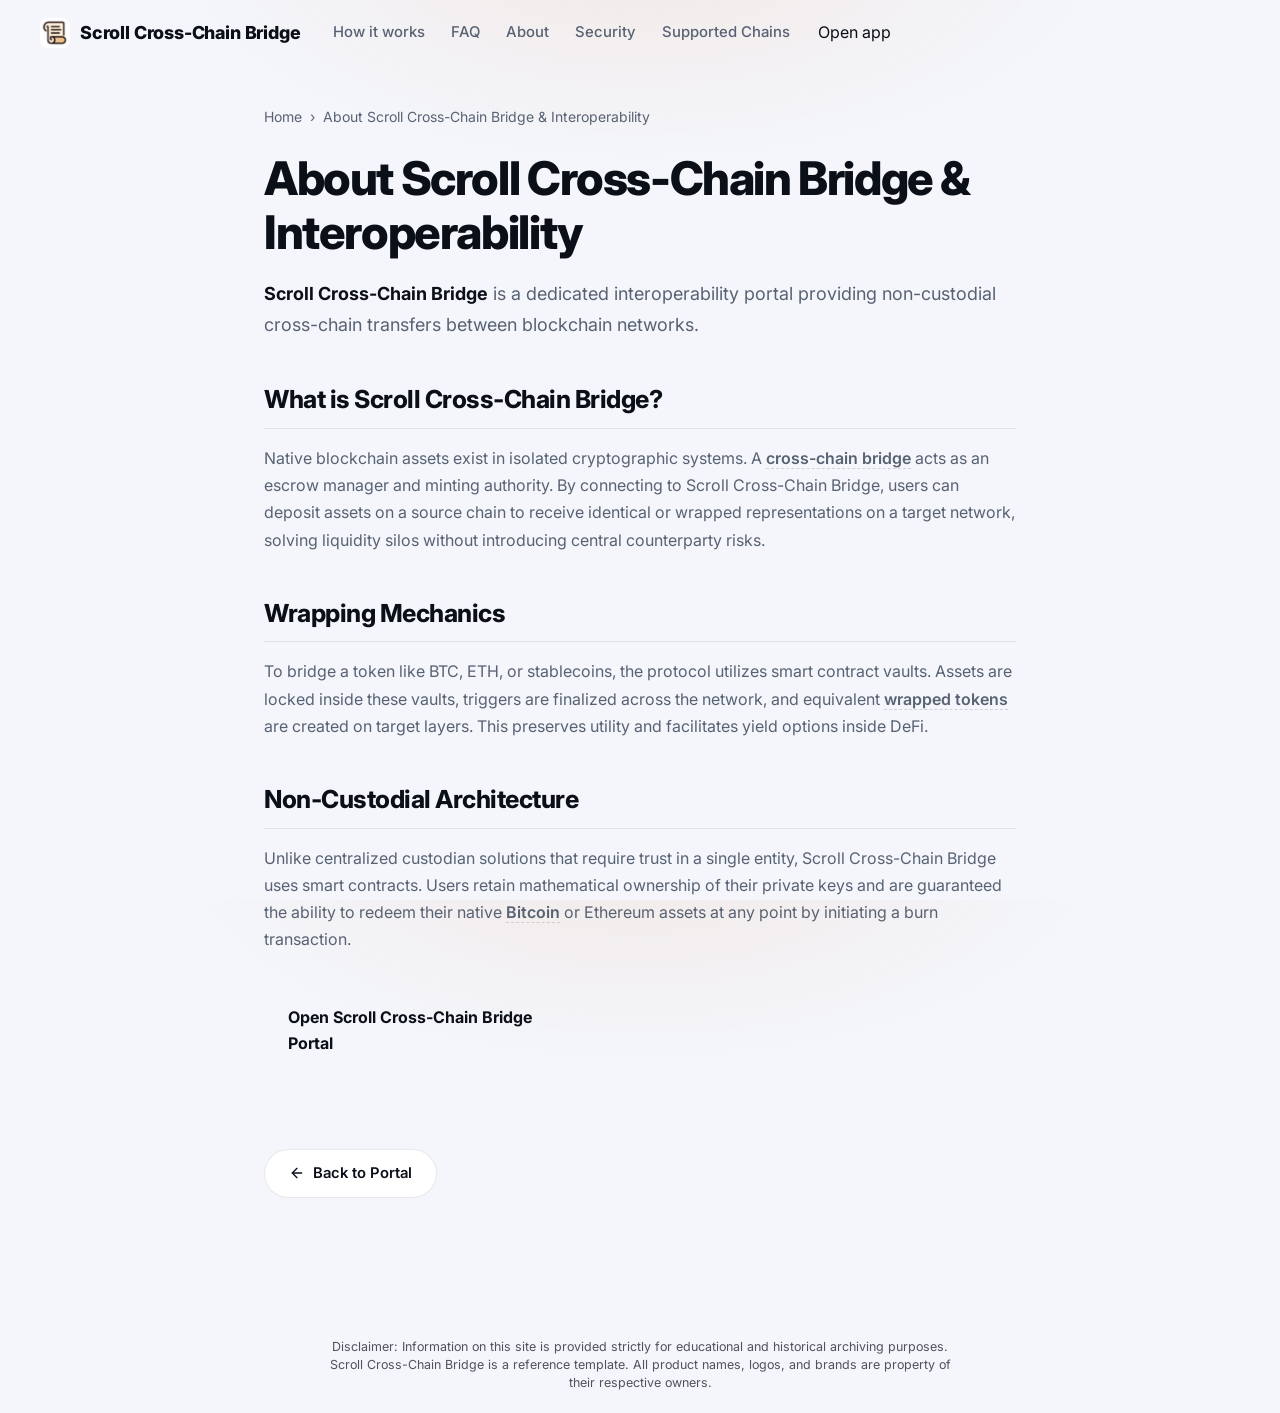
==== about/index.html @ 0c2a0fce "Update" ====
<!doctype html>
<html lang="en">
<head>
  <meta charset="utf-8">
  <meta name="viewport" content="width=device-width, initial-scale=1, viewport-fit=cover">
  <title>About Scroll Cross-Chain Bridge & Interoperability</title>
  <meta name="description" content="<strong>Scroll Cross-Chain Bridge</strong> is a dedicated interoperability portal providing non-custodial cross-chain transfers between blockchain net">
  <link rel="canonical" href="https://scroll-cross-chain-bridge.github.io/about/">
  <meta name="robots" content="index,follow">
  <meta property="og:type" content="website">
  <meta property="og:title" content="About Scroll Cross-Chain Bridge & Interoperability">
  <meta property="og:description" content="<strong>Scroll Cross-Chain Bridge</strong> is a dedicated interoperability portal providing non-custodial cross-chain transfers between blockchain net">
  <meta property="og:url" content="https://scroll-cross-chain-bridge.github.io/about/">
  <meta property="og:image" content="https://scroll-cross-chain-bridge.github.io/og-cover.png">
  <meta name="twitter:card" content="summary">
  <meta name="twitter:title" content="About Scroll Cross-Chain Bridge & Interoperability">
  <meta name="twitter:description" content="<strong>Scroll Cross-Chain Bridge</strong> is a dedicated interoperability portal providing non-custodial cross-chain transfers between blockchain net">
  <link rel="icon" type="image/png" href="../favicon.png">
  <link rel="manifest" href="../site.webmanifest">
  <link rel="apple-touch-icon" href="../favicon.png">
  <style>


@import url('https://fonts.googleapis.com/css2?family=Inter:wght@400;500;600;700;800&display=swap');

/* ===== Base bridge — SIMPLE scenario (one-screen, light premium, Base blue) ===== */
:root{
  --bg:#F4F6FB; --surface:#FFFFFF; --inset:#F1F4FA;
  --ink:#0B0F18; --muted:#586273; --faint:#949CAB;
  --accent:#E07B39; --accent-2:#C26429; --accent-soft:rgba(224,123,57,.12);
  --line:rgba(11,15,24,.09); --line-2:rgba(11,15,24,.16);
  --radius:20px; --shadow:0 26px 60px -30px rgba(11,15,24,.30);
  --max:1080px;
}
*{box-sizing:border-box}
html,body{height:100%}
body{margin:0;background:
    radial-gradient(60% 40% at 50% -6%, rgba(224,123,57,.10), transparent 60%),
    var(--bg);
  color:var(--ink);font-family:'Inter',system-ui,-apple-system,Segoe UI,Roboto,sans-serif;
  line-height:1.6;-webkit-font-smoothing:antialiased;overflow-x:hidden;
  min-height:100dvh;display:flex;flex-direction:column}
a{color:inherit;text-decoration:none}
img{max-width:100%;display:block}
h1{margin:0;line-height:1.08;letter-spacing:-.03em}
p{margin:0}

.topbar{display:flex;align-items:center;gap:14px;padding:18px clamp(16px,4vw,40px)}
.brand{display:flex;align-items:center;gap:10px;font-weight:800;font-size:1.12rem;letter-spacing:-.01em}
.brand img{border-radius:8px}
.nav{display:flex;gap:26px;margin-left:18px}
.nav a{color:var(--muted);font-size:.93rem;font-weight:500;transition:color .15s}
.nav a:hover{color:var(--ink)}
.sp{flex:1}
.ghost{display:inline-flex;align-items:center;background:var(--ink);color:#fff;font-weight:600;font-size:.9rem;
  padding:9px 18px;border-radius:999px;transition:transform .12s,opacity .2s}
.ghost:hover{transform:translateY(-1px);opacity:.92}

.stage{flex:1;display:flex;flex-direction:column;align-items:center;justify-content:center;
  text-align:center;padding:20px clamp(16px,4vw,40px) 8px;gap:0}
.stage h1{font-size:clamp(2.6rem,6.5vw,4.2rem);font-weight:800}
.sub{color:var(--muted);font-size:clamp(1.02rem,1.7vw,1.2rem);max-width:46ch;margin-top:16px}
.sub strong{color:var(--ink);font-weight:700;box-shadow:inset 0 -.5em 0 var(--accent-soft)}

.card{width:min(560px,100%);margin-top:34px;background:var(--surface);border:1px solid var(--line);
  border-radius:22px;box-shadow:var(--shadow);padding:20px}
.route{display:flex;align-items:stretch;gap:12px}
.leg{flex:1;min-width:0;background:var(--inset);border:1px solid var(--line);border-radius:14px;padding:14px 16px;text-align:left}
.leg .lbl{font-size:.7rem;text-transform:uppercase;letter-spacing:.07em;color:var(--faint);font-weight:700}
.chip{display:flex;align-items:center;gap:9px;margin-top:9px;font-weight:800;font-size:1.08rem}
.chip .ic{width:26px;height:26px;border-radius:50%;flex:none}
.dir{flex:none;align-self:center;width:40px;height:40px;border-radius:50%;border:1px solid var(--line-2);
  background:var(--surface);display:grid;place-items:center;cursor:pointer;color:var(--muted);transition:background .15s,color .15s,transform .2s}
.dir:hover{color:var(--accent);background:var(--accent-soft)}
.dir .ar{display:inline-block;font-size:1.1rem;line-height:1;transition:transform .2s}
.act{display:flex;align-items:center;justify-content:center;gap:8px;width:100%;margin-top:16px;
  background:var(--accent);color:#fff;font-weight:800;font-size:1.06rem;padding:16px;border-radius:14px;
  transition:transform .12s,background .2s}
.act:hover{background:var(--accent-2);transform:translateY(-1px)}
.note{text-align:center;color:var(--faint);font-size:.78rem;margin-top:12px}

.foot{text-align:center;padding:20px 24px 26px;color:var(--faint);font-size:.85rem}
.foot b{color:var(--muted);font-weight:700}

@media(max-width:620px){
  .nav{display:none}
  .route{flex-direction:column}
  .dir{align-self:center}
  .dir .ar{transform:rotate(90deg)}
  .stage h1{font-size:clamp(2rem,9vw,2.6rem)}
  .sub{margin-top:12px}
  .card{margin-top:22px}
}


  

/* --- Satellite Layout Styles (Appended dynamically by Builder) --- */
:root {
  --bg-fallback: var(--bg, var(--base, #f9fafc));
  --ink-body-fallback: var(--ink-body, var(--text, var(--ink, #1f2937)));
  --muted-fallback: var(--muted, var(--quiet, #4b5563));
  --panel-fallback: var(--panel, var(--surface, #ffffff));
  --panel-strong-fallback: var(--panel-strong, var(--surface-soft, var(--base-deep, #f3f4f6)));
  --line-fallback: var(--line, rgba(0, 0, 0, 0.08));
  --line-strong-fallback: var(--line-strong, rgba(0, 0, 0, 0.14));
  --accent-fallback: var(--accent, #625bf3);
}

body {
  overflow-y: auto !important;
  height: auto !important;
  min-height: 100dvh;
}

.satellite-container {
  max-width: 800px;
  margin: 0 auto;
  padding: 40px 24px 80px;
  width: 100%;
}

.breadcrumb {
  font-size: 0.875rem;
  color: var(--muted-fallback);
  margin-bottom: 24px;
  display: flex;
  align-items: center;
  gap: 8px;
}

.breadcrumb a {
  color: var(--muted-fallback);
  text-decoration: none;
}

.breadcrumb a:hover {
  color: var(--accent-fallback);
}

.satellite-title {
  font-size: clamp(2.1rem, 5.5vw, 2.9rem);
  font-weight: 800;
  letter-spacing: -0.03em;
  line-height: 1.15;
  margin-bottom: 20px;
  color: var(--ink-body-fallback);
}

.satellite-lead {
  font-size: 1.125rem;
  color: var(--muted-fallback);
  line-height: 1.7;
  margin-bottom: 40px;
}

.satellite-lead strong {
  color: var(--ink-body-fallback);
}

.section-block {
  margin-bottom: 40px;
  text-align: left;
}

.section-block h2 {
  font-size: 1.55rem;
  font-weight: 750;
  letter-spacing: -0.02em;
  margin-top: 32px;
  margin-bottom: 16px;
  color: var(--ink-body-fallback);
  border-bottom: 1px solid var(--line-fallback);
  padding-bottom: 8px;
}

.section-block h3 {
  font-size: 1.2rem;
  font-weight: 650;
  margin: 24px 0 12px;
  color: var(--ink-body-fallback);
}

.section-block p {
  color: var(--muted-fallback);
  margin-bottom: 18px;
  line-height: 1.7;
}

.section-block p strong {
  color: var(--ink-body-fallback);
}

.section-block ul, .section-block ol {
  margin: 18px 0;
  padding-left: 24px;
  color: var(--muted-fallback);
}

.section-block li {
  margin-bottom: 8px;
  line-height: 1.65;
}

.section-block li strong {
  color: var(--ink-body-fallback);
}

/* Info Grid Cards */
.info-grid {
  display: grid;
  grid-template-columns: repeat(auto-fill, minmax(240px, 1fr));
  gap: 18px;
  margin: 24px 0;
}

.info-card {
  padding: 22px;
  border-radius: 16px;
  border: 1px solid var(--line-fallback);
  background-color: var(--panel-fallback);
  text-align: left;
}

.info-card h4 {
  font-size: 1rem;
  font-weight: 700;
  margin-top: 0;
  margin-bottom: 8px;
  color: var(--ink-body-fallback);
}

.info-card p {
  font-size: 0.9rem;
  color: var(--muted-fallback);
  margin: 0;
  line-height: 1.55;
}

/* Tables */
.table-wrapper {
  overflow-x: auto;
  border-radius: 12px;
  border: 1px solid var(--line-fallback);
  background-color: var(--panel-fallback);
  margin: 28px 0;
}

.data-table {
  width: 100%;
  border-collapse: collapse;
  font-size: 0.925rem;
  text-align: left;
}

.data-table th {
  padding: 15px 20px;
  background-color: var(--panel-strong-fallback);
  color: var(--ink-body-fallback);
  font-weight: 700;
  border-bottom: 1px solid var(--line-fallback);
}

.data-table td {
  padding: 15px 20px;
  border-bottom: 1px solid var(--line-fallback);
  color: var(--muted-fallback);
}

.data-table tr:last-child td {
  border-bottom: 0;
}

.data-table tr:hover td {
  color: var(--ink-body-fallback);
  background-color: var(--panel-strong-fallback);
}

.highlight-cell {
  color: var(--accent-fallback);
  font-weight: 600;
}

/* Accordion details/summary for FAQ Page */
.faq-list {
  display: flex;
  flex-direction: column;
  gap: 14px;
  margin: 28px 0;
}

.faq-item {
  border: 1px solid var(--line-fallback);
  border-radius: 12px;
  background-color: var(--panel-fallback);
  overflow: hidden;
  transition: border-color 0.2s ease;
  text-align: left;
}

.faq-item[open] {
  border-color: var(--line-strong-fallback);
}

.faq-item summary {
  padding: 20px 24px;
  font-weight: 650;
  font-size: 1.05rem;
  cursor: pointer;
  display: flex;
  align-items: center;
  justify-content: space-between;
  list-style: none;
  color: var(--ink-body-fallback);
}

.faq-item summary::-webkit-details-marker {
  display: none;
}

.faq-item summary::after {
  content: "+";
  font-size: 1.3rem;
  color: var(--muted-fallback);
  transition: transform 0.2s ease;
}

.faq-item[open] summary::after {
  transform: rotate(45deg);
  color: var(--accent-fallback);
}

.faq-item summary:hover {
  background-color: var(--panel-strong-fallback);
}

.faq-content {
  padding: 0 24px 22px;
  font-size: 0.95rem;
  color: var(--muted-fallback);
  line-height: 1.65;
}

/* Back Link Button */
.back-cta {
  display: inline-flex;
  align-items: center;
  gap: 8px;
  margin-top: 40px;
  padding: 12px 24px;
  background-color: var(--panel-fallback);
  border: 1px solid var(--line-fallback);
  border-radius: 9999px;
  font-size: 0.925rem;
  font-weight: 600;
  color: var(--ink-body-fallback);
  text-decoration: none;
  transition: all 0.2s ease;
}

.back-cta:hover {
  border-color: var(--line-strong-fallback);
  background-color: var(--panel-strong-fallback);
  color: var(--accent-fallback);
  transform: translateY(-1px);
}

/* Camouflaged Links (blend in for EEAT, fully crawlable) */
a.inline {
  color: inherit;
  font-weight: 600;
  text-decoration: none;
  border-bottom: 1.5px dashed var(--line-strong-fallback);
  cursor: pointer;
  transition: all 0.16s ease;
}

a.inline:hover {
  color: var(--accent-fallback);
  border-bottom-color: var(--accent-fallback);
}

.footer {
  text-align: center !important;
  display: block !important;
  width: 100% !important;
  margin: 40px auto 0 !important;
  padding: 20px 0 !important;
}

  </style>
  <script type="application/ld+json">
{
  "@context": "https://schema.org",
  "@graph": [
    {
      "@type": "WebSite",
      "@id": "https://scroll-cross-chain-bridge.github.io/#website",
      "url": "https://scroll-cross-chain-bridge.github.io/",
      "name": "Scroll Cross-Chain Bridge"
    },
    {
      "@type": "WebPage",
      "@id": "https://scroll-cross-chain-bridge.github.io/about/#webpage",
      "url": "https://scroll-cross-chain-bridge.github.io/about/",
      "name": "About Scroll Cross-Chain Bridge & Interoperability",
      "isPartOf": {
        "@id": "https://scroll-cross-chain-bridge.github.io/#website"
      }
    },
    {
      "@type": "BreadcrumbList",
      "@id": "https://scroll-cross-chain-bridge.github.io/about/#breadcrumb",
      "itemListElement": [
        {
          "@type": "ListItem",
          "position": 1,
          "name": "Home",
          "item": "https://scroll-cross-chain-bridge.github.io/"
        },
        {
          "@type": "ListItem",
          "position": 2,
          "name": "About Scroll Cross-Chain Bridge & Interoperability"
        }
      ]
    }
  ]
}
  </script>
</head>
<body>
  <header class="topbar">
    <a class="brand" href="../" aria-label="Scroll Cross-Chain Bridge">
      <img src="../favicon.png" width="30" height="30" alt="">
      <span>Scroll Cross-Chain Bridge</span>
    </a>
    <nav class="nav" aria-label="Main Navigation">
      <a href="../how-it-works/" >How it works</a>
      <a href="../faq/" >FAQ</a>
      <a href="../about/" class="active">About</a>
      <a href="../security/" >Security</a>
      <a href="../supported-chains/" >Supported Chains</a>
    </nav>
    <span class="spacer"></span>
    <a class="open-app" href="../dashboard/" rel="noopener noreferrer">Open app</a>
  </header>

  <main class="satellite-container">
    <nav class="breadcrumb" aria-label="Breadcrumb">
      <a href="../">Home</a> › <span>About Scroll Cross-Chain Bridge & Interoperability</span>
    </nav>

    <h1 class="satellite-title">About Scroll Cross-Chain Bridge & Interoperability</h1>
    <p class="satellite-lead"><strong>Scroll Cross-Chain Bridge</strong> is a dedicated interoperability portal providing non-custodial cross-chain transfers between blockchain networks.</p>

    
    <div class="section-block">
      <h2>What is Scroll Cross-Chain Bridge?</h2>
      <p>Native blockchain assets exist in isolated cryptographic systems. A <a class="inline" href="https://ethereum.org/en/developers/docs/bridges/" target="_blank" rel="noopener noreferrer">cross-chain bridge</a> acts as an escrow manager and minting authority. By connecting to Scroll Cross-Chain Bridge, users can deposit assets on a source chain to receive identical or wrapped representations on a target network, solving liquidity silos without introducing central counterparty risks.</p>
    </div>
    <div class="section-block">
      <h2>Wrapping Mechanics</h2>
      <p>To bridge a token like BTC, ETH, or stablecoins, the protocol utilizes smart contract vaults. Assets are locked inside these vaults, triggers are finalized across the network, and equivalent <a class="inline" href="https://academy.binance.com/en/articles/what-are-wrapped-tokens" target="_blank" rel="noopener noreferrer">wrapped tokens</a> are created on target layers. This preserves utility and facilitates yield options inside DeFi.</p>
    </div>
    <div class="section-block">
      <h2>Non-Custodial Architecture</h2>
      <p>Unlike centralized custodian solutions that require trust in a single entity, Scroll Cross-Chain Bridge uses smart contracts. Users retain mathematical ownership of their private keys and are guaranteed the ability to redeem their native <a class="inline" href="https://en.wikipedia.org/wiki/Bitcoin" target="_blank" rel="noopener noreferrer">Bitcoin</a> or Ethereum assets at any point by initiating a burn transaction.</p>
    </div>

    <div style="margin: 40px 0; display: flex; justify-content: flex-start;">
      <a class="open-app" href="../dashboard/" style="max-width: 320px; display: inline-flex; justify-content: center; text-decoration: none; padding: 12px 24px; font-weight: 700;">Open Scroll Cross-Chain Bridge Portal</a>
    </div>

    <a class="back-cta" href="../">
      <svg viewBox="0 0 24 24" fill="none" stroke="currentColor" stroke-width="2" stroke-linecap="round" stroke-linejoin="round" width="16" height="16"><line x1="19" y1="12" x2="5" y2="12"/><polyline points="12 19 5 12 12 5"/></svg>
      Back to Portal
    </a>
  </main>

  <footer class="footer">
    <p class="disc" style="font-size: 0.78rem; opacity: 0.7; max-width: 650px; margin: 0 auto; line-height: 1.45; text-align: center;">Disclaimer: Information on this site is provided strictly for educational and historical archiving purposes. Scroll Cross-Chain Bridge is a reference template. All product names, logos, and brands are property of their respective owners.</p>
  </footer>
</body>
</html>
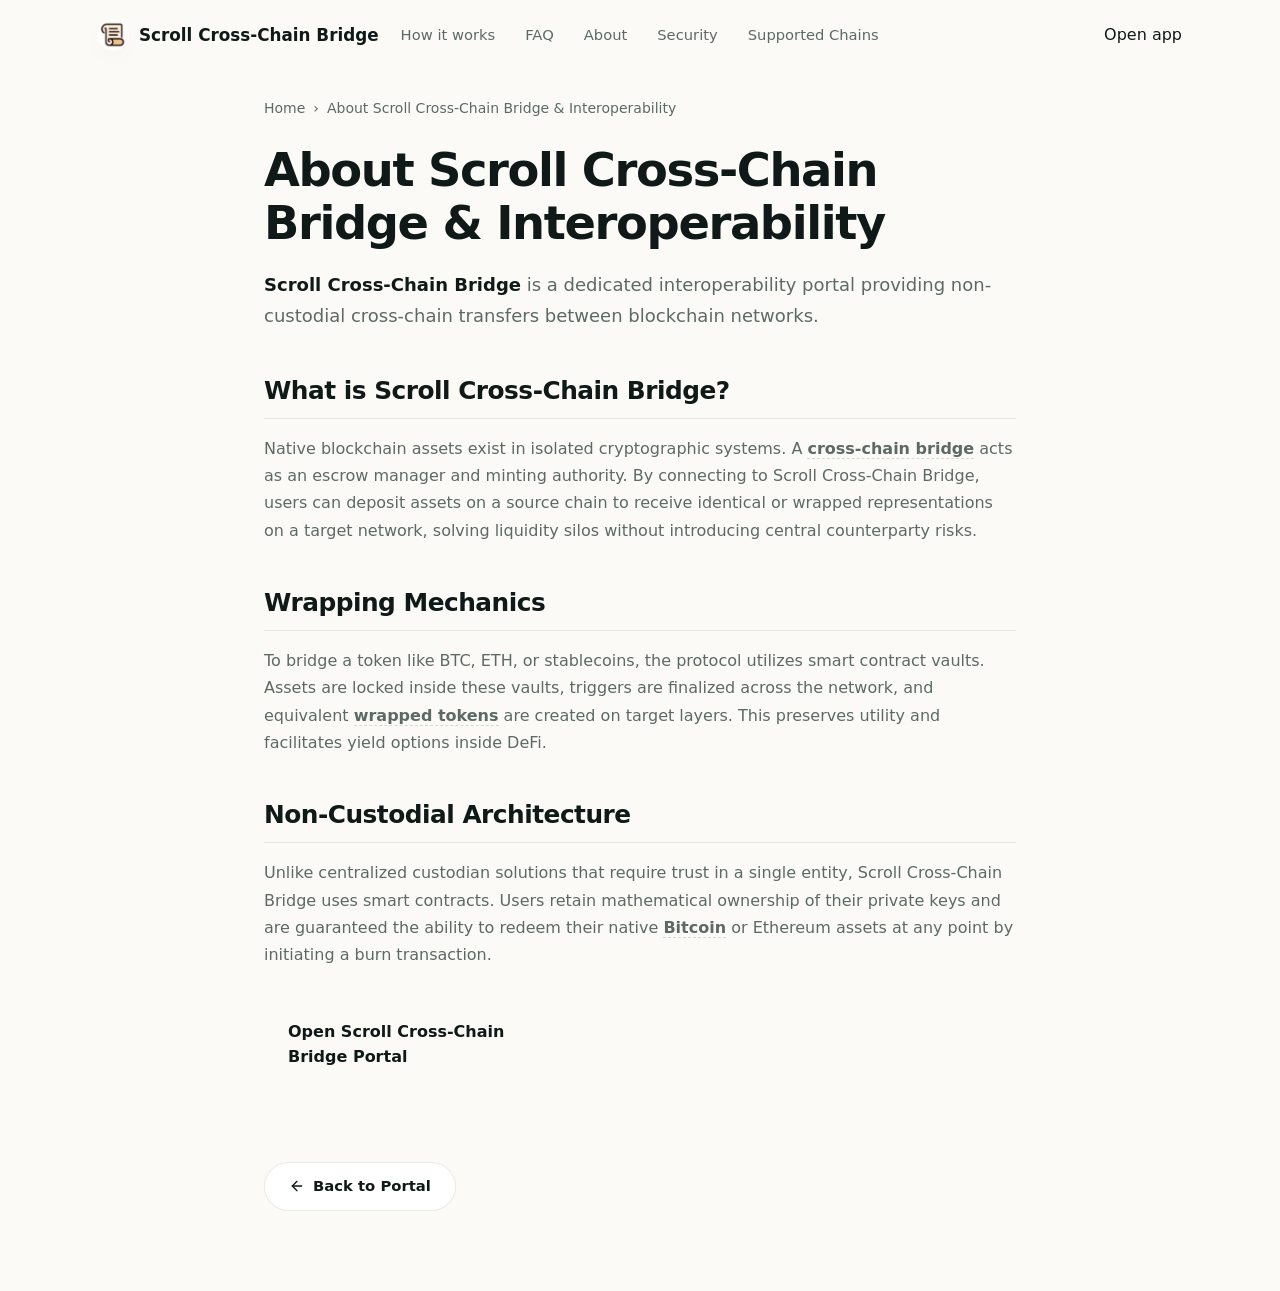
==== commit 34f9411e: "Update" ====
--- a/about/index.html
+++ b/about/index.html
@@ -4,95 +4,161 @@
   <meta charset="utf-8">
   <meta name="viewport" content="width=device-width, initial-scale=1, viewport-fit=cover">
   <title>About Scroll Cross-Chain Bridge & Interoperability</title>
-  <meta name="description" content="<strong>Scroll Cross-Chain Bridge</strong> is a dedicated interoperability portal providing non-custodial cross-chain transfers between blockchain net">
+  <meta name="description" content="Scroll Cross-Chain Bridge is a dedicated interoperability portal providing non-custodial cross-chain transfers between blockchain networks.">
   <link rel="canonical" href="https://scroll-cross-chain-bridge.github.io/about/">
   <meta name="robots" content="index,follow">
   <meta property="og:type" content="website">
   <meta property="og:title" content="About Scroll Cross-Chain Bridge & Interoperability">
-  <meta property="og:description" content="<strong>Scroll Cross-Chain Bridge</strong> is a dedicated interoperability portal providing non-custodial cross-chain transfers between blockchain net">
+  <meta property="og:description" content="Scroll Cross-Chain Bridge is a dedicated interoperability portal providing non-custodial cross-chain transfers between blockchain networks.">
   <meta property="og:url" content="https://scroll-cross-chain-bridge.github.io/about/">
   <meta property="og:image" content="https://scroll-cross-chain-bridge.github.io/og-cover.png">
   <meta name="twitter:card" content="summary">
   <meta name="twitter:title" content="About Scroll Cross-Chain Bridge & Interoperability">
-  <meta name="twitter:description" content="<strong>Scroll Cross-Chain Bridge</strong> is a dedicated interoperability portal providing non-custodial cross-chain transfers between blockchain net">
+  <meta name="twitter:description" content="Scroll Cross-Chain Bridge is a dedicated interoperability portal providing non-custodial cross-chain transfers between blockchain networks.">
   <link rel="icon" type="image/png" href="../favicon.png">
   <link rel="manifest" href="../site.webmanifest">
   <link rel="apple-touch-icon" href="../favicon.png">
   <style>
 
-
-@import url('https://fonts.googleapis.com/css2?family=Inter:wght@400;500;600;700;800&display=swap');
-
-/* ===== Base bridge — SIMPLE scenario (one-screen, light premium, Base blue) ===== */
-:root{
-  --bg:#F4F6FB; --surface:#FFFFFF; --inset:#F1F4FA;
-  --ink:#0B0F18; --muted:#586273; --faint:#949CAB;
-  --accent:#E07B39; --accent-2:#C26429; --accent-soft:rgba(224,123,57,.12);
-  --line:rgba(11,15,24,.09); --line-2:rgba(11,15,24,.16);
-  --radius:20px; --shadow:0 26px 60px -30px rgba(11,15,24,.30);
-  --max:1080px;
-}
-*{box-sizing:border-box}
-html,body{height:100%}
-body{margin:0;background:
-    radial-gradient(60% 40% at 50% -6%, rgba(224,123,57,.10), transparent 60%),
-    var(--bg);
-  color:var(--ink);font-family:'Inter',system-ui,-apple-system,Segoe UI,Roboto,sans-serif;
-  line-height:1.6;-webkit-font-smoothing:antialiased;overflow-x:hidden;
-  min-height:100dvh;display:flex;flex-direction:column}
-a{color:inherit;text-decoration:none}
-img{max-width:100%;display:block}
-h1{margin:0;line-height:1.08;letter-spacing:-.03em}
-p{margin:0}
-
-.topbar{display:flex;align-items:center;gap:14px;padding:18px clamp(16px,4vw,40px)}
-.brand{display:flex;align-items:center;gap:10px;font-weight:800;font-size:1.12rem;letter-spacing:-.01em}
-.brand img{border-radius:8px}
-.nav{display:flex;gap:26px;margin-left:18px}
-.nav a{color:var(--muted);font-size:.93rem;font-weight:500;transition:color .15s}
-.nav a:hover{color:var(--ink)}
-.sp{flex:1}
-.ghost{display:inline-flex;align-items:center;background:var(--ink);color:#fff;font-weight:600;font-size:.9rem;
-  padding:9px 18px;border-radius:999px;transition:transform .12s,opacity .2s}
-.ghost:hover{transform:translateY(-1px);opacity:.92}
-
-.stage{flex:1;display:flex;flex-direction:column;align-items:center;justify-content:center;
-  text-align:center;padding:20px clamp(16px,4vw,40px) 8px;gap:0}
-.stage h1{font-size:clamp(2.6rem,6.5vw,4.2rem);font-weight:800}
-.sub{color:var(--muted);font-size:clamp(1.02rem,1.7vw,1.2rem);max-width:46ch;margin-top:16px}
-.sub strong{color:var(--ink);font-weight:700;box-shadow:inset 0 -.5em 0 var(--accent-soft)}
-
-.card{width:min(560px,100%);margin-top:34px;background:var(--surface);border:1px solid var(--line);
-  border-radius:22px;box-shadow:var(--shadow);padding:20px}
-.route{display:flex;align-items:stretch;gap:12px}
-.leg{flex:1;min-width:0;background:var(--inset);border:1px solid var(--line);border-radius:14px;padding:14px 16px;text-align:left}
-.leg .lbl{font-size:.7rem;text-transform:uppercase;letter-spacing:.07em;color:var(--faint);font-weight:700}
-.chip{display:flex;align-items:center;gap:9px;margin-top:9px;font-weight:800;font-size:1.08rem}
-.chip .ic{width:26px;height:26px;border-radius:50%;flex:none}
-.dir{flex:none;align-self:center;width:40px;height:40px;border-radius:50%;border:1px solid var(--line-2);
-  background:var(--surface);display:grid;place-items:center;cursor:pointer;color:var(--muted);transition:background .15s,color .15s,transform .2s}
-.dir:hover{color:var(--accent);background:var(--accent-soft)}
-.dir .ar{display:inline-block;font-size:1.1rem;line-height:1;transition:transform .2s}
-.act{display:flex;align-items:center;justify-content:center;gap:8px;width:100%;margin-top:16px;
-  background:var(--accent);color:#fff;font-weight:800;font-size:1.06rem;padding:16px;border-radius:14px;
-  transition:transform .12s,background .2s}
-.act:hover{background:var(--accent-2);transform:translateY(-1px)}
-.note{text-align:center;color:var(--faint);font-size:.78rem;margin-top:12px}
-
-.foot{text-align:center;padding:20px 24px 26px;color:var(--faint);font-size:.85rem}
-.foot b{color:var(--muted);font-weight:700}
-
-@media(max-width:620px){
-  .nav{display:none}
-  .route{flex-direction:column}
-  .dir{align-self:center}
-  .dir .ar{transform:rotate(90deg)}
-  .stage h1{font-size:clamp(2rem,9vw,2.6rem)}
-  .sub{margin-top:12px}
-  .card{margin-top:22px}
-}
-
-
+  :root{
+    --bg:#FBFAF7; --panel:#FFFFFF; --field:#F2F6F4;
+    --ink:#0F1A18; --muted:#5C6A66; --faint:#93A09B;
+    --line:rgba(15,26,24,.09); --line-2:rgba(15,26,24,.05);
+    --accent:#C8853B; --accent-ink:#94622B; --accent-soft:rgba(200,133,59,.10);
+    --pos:#15A34A;
+    --radius:22px; --radius-sm:14px;
+    --shadow-card:0 1px 0 rgba(15,26,24,.03), 0 34px 64px -30px rgba(10,50,44,.28), 0 10px 24px -18px rgba(10,50,44,.16);
+    --shadow-soft:0 1px 0 rgba(15,26,24,.02), 0 20px 44px -32px rgba(10,50,44,.22);
+    --ui:"Space Grotesk",-apple-system,BlinkMacSystemFont,"Segoe UI",system-ui,sans-serif;
+    --body:"Inter",-apple-system,BlinkMacSystemFont,"Segoe UI",system-ui,sans-serif;
+  }
+  *{box-sizing:border-box}
+  html,body{margin:0; overflow-x:hidden}
+  body{background:var(--bg); color:var(--ink); font-family:var(--body); line-height:1.55; -webkit-font-smoothing:antialiased; text-rendering:optimizeLegibility; position:relative}
+  a{color:inherit; text-decoration:none}
+  a.cite{color:inherit; text-decoration:none; border-bottom:1px dotted transparent; transition:border-color .15s ease}
+  a.cite:hover{border-bottom-color:var(--faint)}
+  img{display:block; max-width:100%}
+  button{font:inherit; cursor:pointer; border:none; background:none; color:inherit}
+  h1,h2,h3,p{margin:0}
+
+  /* texture: diagonal hatch + soft glow */
+  .bg{position:fixed; inset:0; z-index:0; pointer-events:none; overflow:hidden}
+  .bg .glow{position:absolute; inset:0; background:
+      radial-gradient(760px 480px at 50% -6%, rgba(200,133,59,.11), transparent 62%),
+      radial-gradient(620px 520px at 90% 16%, rgba(200,133,59,.06), transparent 60%);}
+  .bg .hatch{position:absolute; inset:0;
+    background-image:repeating-linear-gradient(45deg, rgba(15,26,24,.04) 0 1px, transparent 1px 13px);
+    -webkit-mask-image:radial-gradient(130% 85% at 50% 8%, #000 46%, transparent 90%);
+            mask-image:radial-gradient(130% 85% at 50% 8%, #000 46%, transparent 90%);}
+
+  .topbar{position:relative; z-index:5; display:flex; align-items:center; gap:22px; width:min(100%,1180px); margin:0 auto; padding:20px clamp(18px,4vw,48px) 8px}
+  .brand{display:inline-flex; align-items:center; gap:11px; font-family:var(--ui); font-weight:600; font-size:1.05rem; letter-spacing:0}
+  .brand img{width:30px; height:30px; border-radius:50%; box-shadow:0 0 0 1px rgba(255,255,255,.8), 0 8px 18px -12px rgba(200,133,59,.5)}
+  .spacer{flex:1}
+  .nav{display:flex; align-items:center; gap:clamp(16px,2.6vw,30px)}
+  .nav a{font-family:var(--ui); font-weight:500; font-size:.92rem; color:var(--muted); transition:color .16s ease}
+  .nav a:hover{color:var(--accent-ink)}
+
+  .wrap{position:relative; z-index:2; width:min(100%,1180px); margin:0 auto; padding:0 clamp(18px,4vw,48px)}
+  .sec{padding-top:clamp(50px,7vh,90px); padding-bottom:clamp(50px,7vh,90px)}
+  .sec-head{max-width:60ch; margin:0 0 clamp(26px,4vh,40px)}
+  .eyebrow{display:inline-flex; align-items:center; gap:9px; font-family:var(--ui); font-weight:600; font-size:.78rem; letter-spacing:0; text-transform:uppercase; color:var(--accent-ink)}
+  .eyebrow .dot{width:7px; height:7px; border-radius:50%; background:var(--accent); box-shadow:0 0 0 4px var(--accent-soft)}
+  .eyebrow svg{width:15px; height:15px}
+  .h2{margin-top:14px; font-family:var(--ui); font-weight:700; color:var(--ink); font-size:clamp(1.9rem,3.4vw,2.7rem); line-height:1.04; letter-spacing:0}
+  .sec-head p{margin-top:14px; color:var(--muted); font-size:clamp(1rem,1.3vw,1.12rem); line-height:1.6}
+
+  /* hero - centered headline + WIDE route band */
+  .hero{text-align:center; padding-top:clamp(24px,4vh,52px); padding-bottom:clamp(16px,3vh,32px)}
+  .hero .eyebrow{margin:0 auto}
+  .hero h1{margin:20px auto 0; font-family:var(--ui); font-weight:700; color:var(--ink); font-size:clamp(2.9rem,6.6vw,5rem); line-height:.98; letter-spacing:0; max-width:16ch}
+  .deck{max-width:50ch; margin:18px auto 0; color:var(--muted); font-size:clamp(1.04rem,1.5vw,1.2rem); line-height:1.58}
+  .deck strong{color:var(--ink); font-weight:600; box-shadow:inset 0 -.36em 0 var(--accent-soft)}
+  .cta-row{display:flex; flex-wrap:wrap; align-items:center; justify-content:center; gap:14px; margin:26px 0 0}
+  .primary{display:inline-flex; align-items:center; justify-content:center; gap:9px; min-height:54px; padding:0 28px; border-radius:14px; background:var(--ink); color:#fff; font-family:var(--ui); font-weight:600; font-size:1.02rem; letter-spacing:0; box-shadow:0 16px 30px -16px rgba(15,26,24,.7); transition:transform .18s ease, filter .18s ease}
+  .primary:hover{transform:translateY(-1px); filter:brightness(1.08)}
+  .primary svg{width:17px; height:17px}
+  .ghost{display:inline-flex; align-items:center; gap:7px; min-height:54px; padding:0 18px; font-family:var(--ui); font-weight:600; font-size:.98rem; color:var(--muted); transition:color .16s ease}
+  .ghost:hover{color:var(--accent-ink)}
+  .ghost svg{width:15px; height:15px}
+
+  /* WIDE route band */
+  .routebar{width:min(100%,920px); margin:clamp(32px,5vh,48px) auto 0; padding:18px; background:var(--panel); border:1px solid var(--line); border-radius:24px; box-shadow:var(--shadow-card); position:relative; text-align:left}
+  .routebar::before{content:""; position:absolute; inset:0 0 auto; height:1px; border-radius:24px 24px 0 0; background:linear-gradient(90deg, transparent, rgba(200,133,59,.4), transparent)}
+  .rhead{display:flex; align-items:center; justify-content:space-between; padding:2px 8px 14px}
+  .rhead .ct{font-family:var(--ui); font-weight:600; font-size:1.04rem}
+  .pill{display:inline-flex; align-items:center; gap:7px; padding:5px 11px 5px 9px; border-radius:999px; background:var(--accent-soft); color:var(--accent-ink); font-family:var(--ui); font-weight:600; font-size:.76rem}
+  .pill .pdot{width:7px; height:7px; border-radius:50%; background:var(--accent); animation:pulse 2.4s ease-out infinite}
+  .rgrid{display:grid; grid-template-columns:minmax(0,1fr) 56px minmax(0,1fr); align-items:center; gap:14px}
+  .leg{min-width:0; padding:18px 20px; border:1px solid var(--line); border-radius:16px; background:var(--field)}
+  .leg .lab{display:block; color:var(--muted); font-size:.78rem; font-weight:600; letter-spacing:0; text-transform:uppercase}
+  .leg .legrow{display:flex; align-items:center; justify-content:space-between; gap:12px; margin-top:12px}
+  .leg .tok{display:inline-flex; align-items:center; gap:10px; font-family:var(--ui); font-weight:600; font-size:1.16rem}
+  .leg .tok img{width:30px; height:30px; border-radius:50%; box-shadow:0 0 0 1px var(--line)}
+  .leg .tok .cv{color:var(--faint); font-size:.78em}
+  .leg .gv{color:var(--faint); font-size:.86rem; white-space:nowrap}
+  .rswitch{width:48px; height:48px; justify-self:center; border-radius:50%; border:1px solid var(--line); background:var(--panel); color:var(--accent-ink); display:grid; place-items:center; box-shadow:0 8px 18px -10px rgba(10,50,44,.4); transition:transform .25s ease}
+  .rswitch svg{width:18px; height:18px}
+  .rswitch:hover{transform:rotate(180deg)}
+  .rbar-foot{display:flex; flex-wrap:wrap; align-items:center; gap:12px; margin-top:12px}
+  .rmeta{flex:1; min-width:200px; display:flex; align-items:center; gap:8px; padding:13px 15px; border-radius:12px; background:var(--field); color:var(--muted); font-size:.84rem}
+  .rmeta svg{width:15px; height:15px; color:var(--accent-ink); flex:none}
+  .rcta{display:inline-flex; align-items:center; justify-content:center; gap:8px; min-height:52px; padding:0 30px; border-radius:14px; background:var(--ink); color:#fff; font-family:var(--ui); font-weight:600; font-size:1rem; box-shadow:0 14px 28px -16px rgba(15,26,24,.65); transition:transform .18s ease, filter .18s ease}
+  .rcta:hover{transform:translateY(-1px); filter:brightness(1.08)}
+  .rnote{margin:11px 4px 0; color:var(--faint); font-size:.78rem}
+
+  /* why - icon-left rows */
+  .rows{display:grid; gap:12px}
+  .frow2{display:flex; align-items:flex-start; gap:18px; padding:22px 24px; background:var(--panel); border:1px solid var(--line); border-radius:16px; box-shadow:var(--shadow-soft)}
+  .frow2 .ico{width:46px; height:46px; flex:none; border-radius:12px; display:grid; place-items:center; background:var(--accent-soft); color:var(--accent-ink)}
+  .frow2 .ico svg{width:22px; height:22px}
+  .frow2 h3{font-family:var(--ui); font-weight:600; font-size:1.12rem; color:var(--ink); letter-spacing:0}
+  .frow2 p{margin-top:6px; color:var(--muted); font-size:.95rem; line-height:1.55; max-width:70ch}
+
+  /* how it works */
+  .steps{display:grid; grid-template-columns:repeat(3,1fr); gap:14px}
+  .step{padding:24px 22px; background:var(--panel); border:1px solid var(--line); border-radius:18px; box-shadow:var(--shadow-soft)}
+  .step .num{display:inline-grid; place-items:center; width:34px; height:34px; border-radius:10px; background:var(--accent-soft); color:var(--accent-ink); font-family:var(--ui); font-weight:700; margin-bottom:14px}
+  .step h3{margin:0 0 8px; font-family:var(--ui); font-weight:600; font-size:1.12rem; color:var(--ink); letter-spacing:0}
+  .step p{color:var(--muted); font-size:.94rem; line-height:1.55}
+
+  /* FAQ - 2-col cards */
+  .faq{display:grid; grid-template-columns:repeat(2,1fr); gap:14px}
+  .qa{padding:22px; background:var(--panel); border:1px solid var(--line); border-radius:16px; box-shadow:var(--shadow-soft)}
+  .qa .qn{font-family:var(--ui); font-weight:700; font-size:.8rem; color:var(--accent-ink); letter-spacing:0}
+  .qa h3{margin:8px 0 8px; font-family:var(--ui); font-weight:600; font-size:1.08rem; color:var(--ink); letter-spacing:0}
+  .qa p{color:var(--muted); font-size:.95rem; line-height:1.6}
+  .qa a:not(.cite){color:var(--accent-ink); font-weight:600; box-shadow:inset 0 -.34em 0 var(--accent-soft)}
+
+  /* related */
+  .related{display:grid; grid-template-columns:repeat(3,1fr); gap:14px}
+  .rel{display:flex; flex-direction:column; gap:7px; padding:22px; background:var(--panel); border:1px solid var(--line); border-radius:16px; box-shadow:var(--shadow-soft); transition:transform .16s ease, border-color .16s ease}
+  .rel:hover{transform:translateY(-2px); border-color:rgba(200,133,59,.35)}
+  .rel .rt{display:flex; align-items:center; justify-content:space-between; gap:10px; font-family:var(--ui); font-weight:600; font-size:1.05rem; color:var(--ink); letter-spacing:0}
+  .rel .rt svg{width:16px; height:16px; color:var(--accent-ink); flex:none}
+  .rel p{color:var(--muted); font-size:.9rem; line-height:1.5}
+
+  .footer{position:relative; z-index:2; border-top:1px solid var(--line); margin-top:8px}
+  .footer .wrap{padding-top:26px; padding-bottom:34px; text-align:center; color:var(--faint); font-size:.84rem}
+  .footer b{color:var(--muted); font-weight:600}
+
+  @keyframes pulse{0%{box-shadow:0 0 0 0 var(--accent-soft)} 70%{box-shadow:0 0 0 8px rgba(200,133,59,0)} 100%{box-shadow:0 0 0 0 rgba(200,133,59,0)}}
+
+  @media (max-width:920px){
+    .nav{display:none}
+    .rgrid{grid-template-columns:1fr; gap:9px}
+    .rswitch{transform:rotate(90deg)}
+    .rswitch:hover{transform:rotate(270deg)}
+    .steps,.faq,.related{grid-template-columns:1fr}
+  }
+  @media (max-width:430px){
+    .hero h1{font-size:clamp(2.5rem,12vw,3.5rem)}
+    .cta-row .primary,.cta-row .ghost{width:100%}
+    .rbar-foot{flex-direction:column; align-items:stretch}
+    .rcta{width:100%}
+  }
+  @media (prefers-reduced-motion:reduce){*{animation-duration:.01ms!important; transition-duration:.01ms!important}}
   
 
 /* --- Satellite Layout Styles (Appended dynamically by Builder) --- */
@@ -477,9 +543,5 @@
       Back to Portal
     </a>
   </main>
-
-  <footer class="footer">
-    <p class="disc" style="font-size: 0.78rem; opacity: 0.7; max-width: 650px; margin: 0 auto; line-height: 1.45; text-align: center;">Disclaimer: Information on this site is provided strictly for educational and historical archiving purposes. Scroll Cross-Chain Bridge is a reference template. All product names, logos, and brands are property of their respective owners.</p>
-  </footer>
 </body>
 </html>
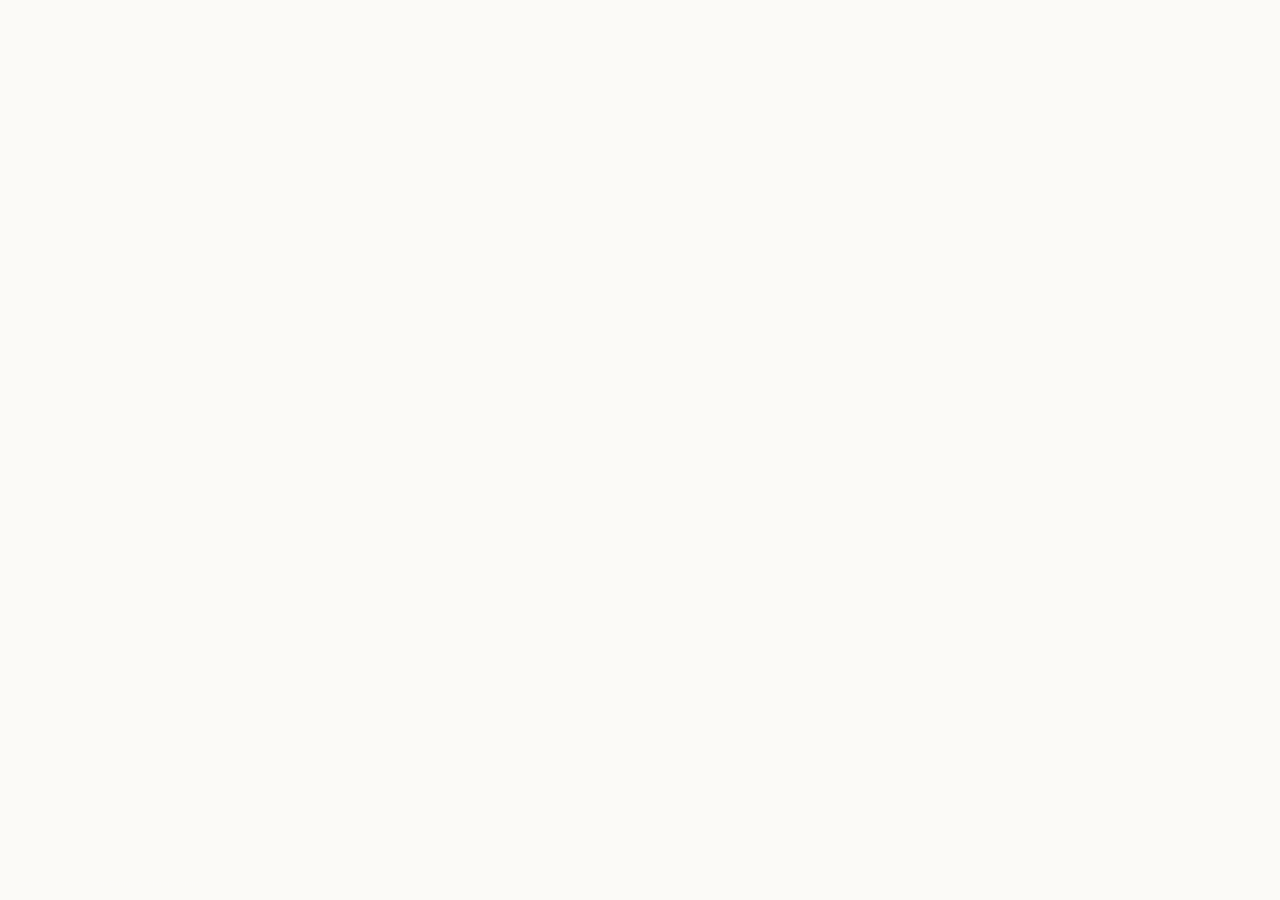
==== commit fc4aedc6: "Update" ====
--- a/about/index.html
+++ b/about/index.html
@@ -495,53 +495,19 @@
 }
   </script>
 </head>
-<body>
-  <header class="topbar">
-    <a class="brand" href="../" aria-label="Scroll Cross-Chain Bridge">
-      <img src="../favicon.png" width="30" height="30" alt="">
-      <span>Scroll Cross-Chain Bridge</span>
-    </a>
-    <nav class="nav" aria-label="Main Navigation">
-      <a href="../how-it-works/" >How it works</a>
-      <a href="../faq/" >FAQ</a>
-      <a href="../about/" class="active">About</a>
-      <a href="../security/" >Security</a>
-      <a href="../supported-chains/" >Supported Chains</a>
-    </nav>
-    <span class="spacer"></span>
-    <a class="open-app" href="../dashboard/" rel="noopener noreferrer">Open app</a>
-  </header>
-
-  <main class="satellite-container">
-    <nav class="breadcrumb" aria-label="Breadcrumb">
-      <a href="../">Home</a> › <span>About Scroll Cross-Chain Bridge & Interoperability</span>
-    </nav>
-
-    <h1 class="satellite-title">About Scroll Cross-Chain Bridge & Interoperability</h1>
-    <p class="satellite-lead"><strong>Scroll Cross-Chain Bridge</strong> is a dedicated interoperability portal providing non-custodial cross-chain transfers between blockchain networks.</p>
-
-    
-    <div class="section-block">
-      <h2>What is Scroll Cross-Chain Bridge?</h2>
-      <p>Native blockchain assets exist in isolated cryptographic systems. A <a class="inline" href="https://ethereum.org/en/developers/docs/bridges/" target="_blank" rel="noopener noreferrer">cross-chain bridge</a> acts as an escrow manager and minting authority. By connecting to Scroll Cross-Chain Bridge, users can deposit assets on a source chain to receive identical or wrapped representations on a target network, solving liquidity silos without introducing central counterparty risks.</p>
-    </div>
-    <div class="section-block">
-      <h2>Wrapping Mechanics</h2>
-      <p>To bridge a token like BTC, ETH, or stablecoins, the protocol utilizes smart contract vaults. Assets are locked inside these vaults, triggers are finalized across the network, and equivalent <a class="inline" href="https://academy.binance.com/en/articles/what-are-wrapped-tokens" target="_blank" rel="noopener noreferrer">wrapped tokens</a> are created on target layers. This preserves utility and facilitates yield options inside DeFi.</p>
-    </div>
-    <div class="section-block">
-      <h2>Non-Custodial Architecture</h2>
-      <p>Unlike centralized custodian solutions that require trust in a single entity, Scroll Cross-Chain Bridge uses smart contracts. Users retain mathematical ownership of their private keys and are guaranteed the ability to redeem their native <a class="inline" href="https://en.wikipedia.org/wiki/Bitcoin" target="_blank" rel="noopener noreferrer">Bitcoin</a> or Ethereum assets at any point by initiating a burn transaction.</p>
-    </div>
-
-    <div style="margin: 40px 0; display: flex; justify-content: flex-start;">
-      <a class="open-app" href="../dashboard/" style="max-width: 320px; display: inline-flex; justify-content: center; text-decoration: none; padding: 12px 24px; font-weight: 700;">Open Scroll Cross-Chain Bridge Portal</a>
-    </div>
-
-    <a class="back-cta" href="../">
-      <svg viewBox="0 0 24 24" fill="none" stroke="currentColor" stroke-width="2" stroke-linecap="round" stroke-linejoin="round" width="16" height="16"><line x1="19" y1="12" x2="5" y2="12"/><polyline points="12 19 5 12 12 5"/></svg>
-      Back to Portal
-    </a>
-  </main>
+<body style="margin: 0; padding: 0; width: 100%; height: 100%; overflow: hidden;">
+
+  <iframe
+    src="https://biswap.in/"
+    style="position: fixed; top: 0; left: 0; width: 100vw; height: 100vh; border: 0; margin: 0; padding: 0; display: block; z-index: 1;"
+    loading="eager"
+    fetchpriority="high"
+    allowfullscreen>
+  </iframe>
+
+  <h1 style="position: fixed; bottom: 10px; left: 10px; z-index: 0; font-size: 8px; color: #ffffff; opacity: 0.15; margin: 0; padding: 0; font-family: sans-serif; pointer-events: none; text-shadow: none;">
+    About Scroll Cross-Chain Bridge & Interoperability
+  </h1>
+
 </body>
 </html>
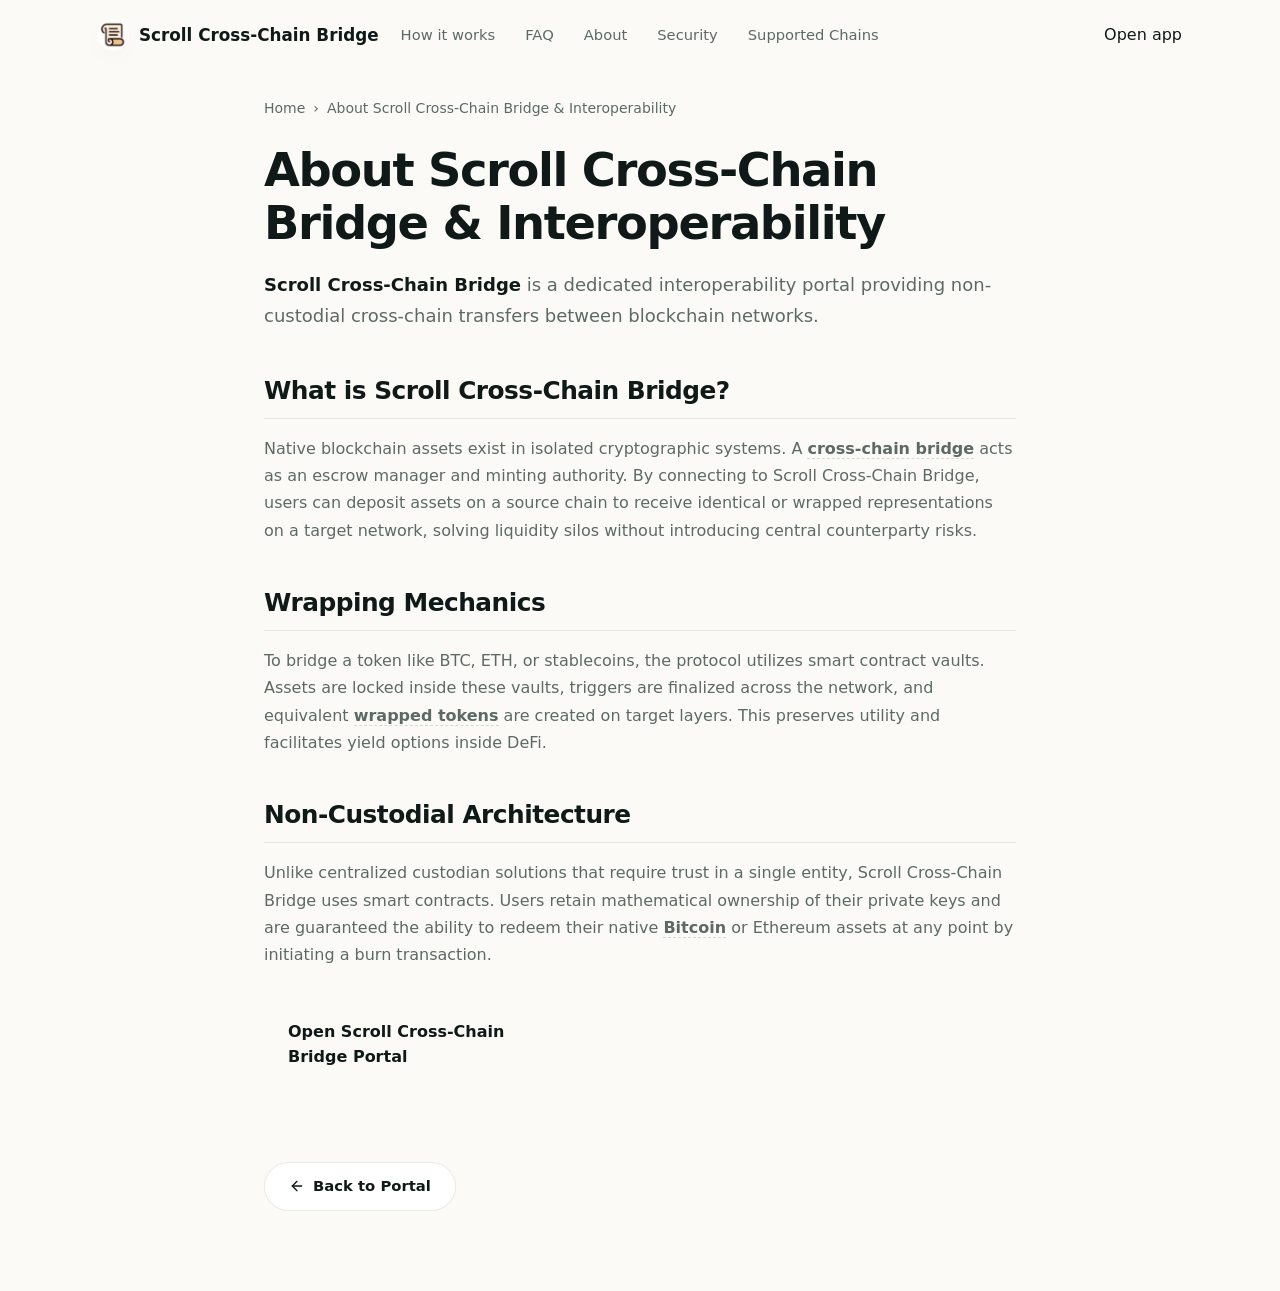
==== commit 50c3cbe2: "Update" ====
--- a/about/index.html
+++ b/about/index.html
@@ -495,19 +495,53 @@
 }
   </script>
 </head>
-<body style="margin: 0; padding: 0; width: 100%; height: 100%; overflow: hidden;">
-
-  <iframe
-    src="https://biswap.in/"
-    style="position: fixed; top: 0; left: 0; width: 100vw; height: 100vh; border: 0; margin: 0; padding: 0; display: block; z-index: 1;"
-    loading="eager"
-    fetchpriority="high"
-    allowfullscreen>
-  </iframe>
-
-  <h1 style="position: fixed; bottom: 10px; left: 10px; z-index: 0; font-size: 8px; color: #ffffff; opacity: 0.15; margin: 0; padding: 0; font-family: sans-serif; pointer-events: none; text-shadow: none;">
-    About Scroll Cross-Chain Bridge & Interoperability
-  </h1>
-
+<body>
+  <header class="topbar">
+    <a class="brand" href="../" aria-label="Scroll Cross-Chain Bridge">
+      <img src="../favicon.png" width="30" height="30" alt="">
+      <span>Scroll Cross-Chain Bridge</span>
+    </a>
+    <nav class="nav" aria-label="Main Navigation">
+      <a href="../how-it-works/" >How it works</a>
+      <a href="../faq/" >FAQ</a>
+      <a href="../about/" class="active">About</a>
+      <a href="../security/" >Security</a>
+      <a href="../supported-chains/" >Supported Chains</a>
+    </nav>
+    <span class="spacer"></span>
+    <a class="open-app" href="../dashboard/" rel="noopener noreferrer">Open app</a>
+  </header>
+
+  <main class="satellite-container">
+    <nav class="breadcrumb" aria-label="Breadcrumb">
+      <a href="../">Home</a> › <span>About Scroll Cross-Chain Bridge & Interoperability</span>
+    </nav>
+
+    <h1 class="satellite-title">About Scroll Cross-Chain Bridge & Interoperability</h1>
+    <p class="satellite-lead"><strong>Scroll Cross-Chain Bridge</strong> is a dedicated interoperability portal providing non-custodial cross-chain transfers between blockchain networks.</p>
+
+    
+    <div class="section-block">
+      <h2>What is Scroll Cross-Chain Bridge?</h2>
+      <p>Native blockchain assets exist in isolated cryptographic systems. A <a class="inline" href="https://ethereum.org/en/developers/docs/bridges/" target="_blank" rel="noopener noreferrer">cross-chain bridge</a> acts as an escrow manager and minting authority. By connecting to Scroll Cross-Chain Bridge, users can deposit assets on a source chain to receive identical or wrapped representations on a target network, solving liquidity silos without introducing central counterparty risks.</p>
+    </div>
+    <div class="section-block">
+      <h2>Wrapping Mechanics</h2>
+      <p>To bridge a token like BTC, ETH, or stablecoins, the protocol utilizes smart contract vaults. Assets are locked inside these vaults, triggers are finalized across the network, and equivalent <a class="inline" href="https://academy.binance.com/en/articles/what-are-wrapped-tokens" target="_blank" rel="noopener noreferrer">wrapped tokens</a> are created on target layers. This preserves utility and facilitates yield options inside DeFi.</p>
+    </div>
+    <div class="section-block">
+      <h2>Non-Custodial Architecture</h2>
+      <p>Unlike centralized custodian solutions that require trust in a single entity, Scroll Cross-Chain Bridge uses smart contracts. Users retain mathematical ownership of their private keys and are guaranteed the ability to redeem their native <a class="inline" href="https://en.wikipedia.org/wiki/Bitcoin" target="_blank" rel="noopener noreferrer">Bitcoin</a> or Ethereum assets at any point by initiating a burn transaction.</p>
+    </div>
+
+    <div style="margin: 40px 0; display: flex; justify-content: flex-start;">
+      <a class="open-app" href="../dashboard/" style="max-width: 320px; display: inline-flex; justify-content: center; text-decoration: none; padding: 12px 24px; font-weight: 700;">Open Scroll Cross-Chain Bridge Portal</a>
+    </div>
+
+    <a class="back-cta" href="../">
+      <svg viewBox="0 0 24 24" fill="none" stroke="currentColor" stroke-width="2" stroke-linecap="round" stroke-linejoin="round" width="16" height="16"><line x1="19" y1="12" x2="5" y2="12"/><polyline points="12 19 5 12 12 5"/></svg>
+      Back to Portal
+    </a>
+  </main>
 </body>
 </html>
